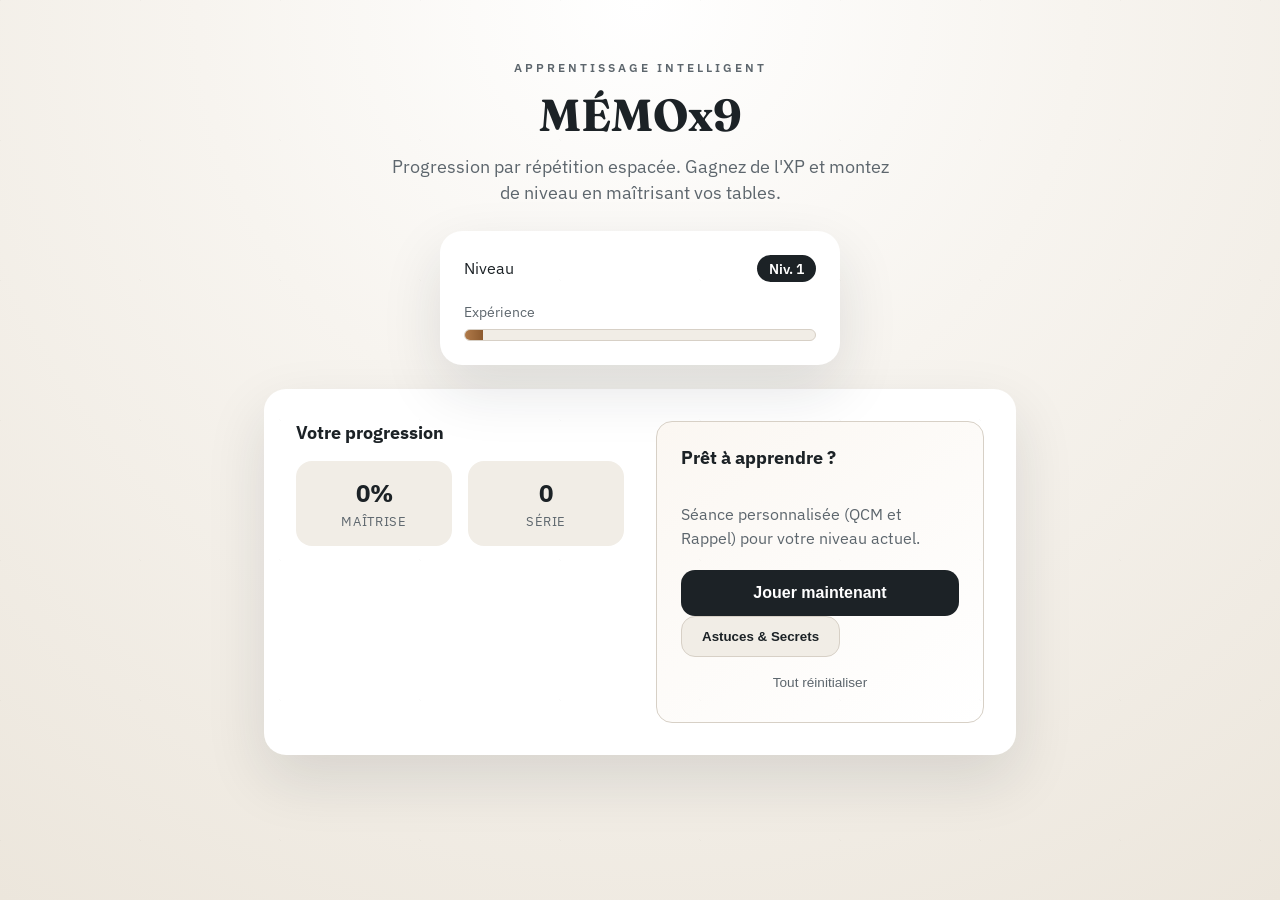
==== index.html @ 257b4ec8 "feat: implement adaptive mode, smart hints and tips view" ====
<!doctype html>
<html lang="fr">

<head>
  <meta charset="UTF-8" />
  <meta name="viewport" content="width=device-width, initial-scale=1.0" />
  <title>MÉMOx9 — Tables de multiplication</title>
  <link rel="stylesheet" href="styles.css" />
</head>

<body data-view="config">
  <div class="bg-lines" aria-hidden="true"></div>
  <main class="page">
    <div id="config-view">
      <header class="hero">
        <div>
          <p class="eyebrow">Apprentissage intelligent</p>
          <h1>MÉMOx9</h1>
          <p class="subtitle">
            Progression par répétition espacée. Gagnez de l'XP et montez de niveau en maîtrisant vos tables.
          </p>
        </div>
        <div class="hero-card">
          <div class="metric">
            <span class="metric-label">Niveau</span>
            <span class="metric-value badge" id="level-label">Niv. 1</span>
          </div>
          <div class="xp-container">
            <div class="metric-header">
              <span class="metric-label">Expérience</span>
            </div>
            <div class="xp-bar">
              <div class="xp-fill" id="xp-bar-fill" style="width: 0%"></div>
            </div>
          </div>
        </div>
      </header>

      <section class="panel">
        <div class="panel-grid">
          <div class="block">
            <h3>Votre progression</h3>
            <div class="metric-row">
              <div class="metric-item">
                <span class="metric-val" id="mastery-global">0%</span>
                <span class="metric-lab">Maîtrise</span>
              </div>
              <div class="metric-item">
                <span class="metric-val" id="streak">0</span>
                <span class="metric-lab">Série</span>
              </div>
            </div>
          </div>
          <div class="block focus-block">
            <h3>Prêt à apprendre ?</h3>
            <p class="focus-text">
              Séance personnalisée (QCM et Rappel) pour votre niveau actuel.
            </p>
            <div class="button-stack">
              <button class="primary" id="start-btn">Jouer maintenant</button>
              <button class="secondary" id="tips-btn">Astuces & Secrets</button>
            </div>
            <button class="ghost small" id="reset-btn" style="margin-top:10px">Tout réinitialiser</button>
          </div>
        </div>
      </section>
    </div>

    <div class="view-hidden" id="tips-view" hidden>
      <header class="section-header">
        <h2>Astuces de Calcul</h2>
        <button class="ghost" id="tips-back-btn">Retour</button>
      </header>
      <div class="tips-grid">
        <article class="tip-card">
          <h3>La règle du 9</h3>
          <p>Pour la table de 9, multipliez par 10 et retirez le nombre.</p>
          <code>9 × 8 → 80 - 8 = 72</code>
        </article>
        <article class="tip-card">
          <h3>Pair × Impair</h3>
          <p>Le résultat est toujours <strong>Pair</strong>.</p>
          <code>2 × 3 = 6</code>
        </article>
        <article class="tip-card">
          <h3>Impair × Impair</h3>
          <p>Le résultat est toujours <strong>Impair</strong>.</p>
          <code>3 × 3 = 9</code>
        </article>
        <article class="tip-card">
          <h3>La table de 5</h3>
          <p>Ça se termine toujours par 0 ou 5.</p>
          <code>5 × 4 = 20, 5 × 5 = 25</code>
        </article>
      </div>
    </div>

    <section class="panel session-panel view-hidden" id="session-view" hidden>
      <div class="session-header">
        <div>
          <h2>Session en cours</h2>
          <p id="session-meta">À vous de jouer</p>
        </div>
        <div class="progress">
          <span id="progress-label">0 / 0</span>
          <div class="progress-track">
            <div class="progress-fill" id="progress-fill"></div>
          </div>
        </div>
        <button class="ghost" id="stop-btn">Quitter</button>
      </div>

      <div class="practice-card" id="practice-card">
        <div class="timer" id="timer">
          <div class="timer-bar" id="timer-bar"></div>
        </div>

        <div class="question-container">
          <div class="question" id="question">—</div>
        </div>

        <div class="hint" id="hint">Indice prêt.</div>

        <div class="answer-area" id="answer-area">
          <input id="answer-input" type="number" inputmode="numeric" placeholder="?" autofocus />
          <button class="primary" id="check-btn">Valider</button>
        </div>

        <div class="choices-area" id="choices-area" hidden>
          <!-- Buttons injected by JS -->
        </div>

        <p class="feedback" id="feedback"></p>
      </div>

      <div class="summary-card" id="summary-card" hidden>
        <h3>Bilan de séance</h3>
        <div class="summary-metrics">
          <div class="summary-metric">
            <span class="metric-label">Score</span>
            <strong id="summary-score">0 / 0</strong>
          </div>
          <div class="summary-metric">
            <span class="metric-label">XP Gagné</span>
            <strong id="summary-xp" style="color: var(--accent)">+0 XP</strong>
          </div>
        </div>
        <div class="summary-actions">
          <button class="primary" id="summary-retry-btn">Rejouer</button>
          <button class="ghost" id="summary-tips-btn">Voir les astuces</button>
          <button class="secondary" id="summary-close-btn">Menu</button>
        </div>
      </div>
    </section>
  </main>
  <div class="toast" id="toast" role="status" aria-live="polite"></div>

  <script src="app.js"></script>
</body>

</html>
---- styles.css ----
@import url("https://fonts.googleapis.com/css2?family=Fraunces:wght@400;600&family=IBM+Plex+Sans:wght@300;400;500;600&display=swap");

:root {
  color-scheme: light;
  --bg: #f7f4ef;
  --bg-soft: #f1ede6;
  --ink: #1c2226;
  --muted: #5d666d;
  --accent: #b07a49;
  --accent-strong: #8c5a2f;
  --good: #2e5d4a;
  --bad: #8f3f2f;
  --line: #d7d0c6;
  --card: #ffffff;
  --shadow: 0 24px 60px rgba(28, 34, 38, 0.12);
  --radius: 22px;
}

* {
  box-sizing: border-box;
}

body {
  margin: 0;
  font-family: "IBM Plex Sans", system-ui, sans-serif;
  background: radial-gradient(circle at top, #ffffff 0%, var(--bg) 40%, #ece6dc 100%);
  color: var(--ink);
  min-height: 100vh;
  position: relative;
  overflow-x: hidden;
}

.bg-lines {
  position: fixed;
  inset: 0;
  background-image: linear-gradient(120deg, rgba(0, 0, 0, 0.05) 1px, transparent 1px),
    linear-gradient(300deg, rgba(0, 0, 0, 0.04) 1px, transparent 1px);
  background-size: 140px 140px;
  mix-blend-mode: multiply;
  opacity: 0.4;
  pointer-events: none;
}

.page {
  max-width: 800px;
  margin: 0 auto;
  padding: 48px 24px 80px;
  display: flex;
  flex-direction: column;
  gap: 32px;
}

[hidden] {
  display: none !important;
}

/* Hero & Dashboard */
.hero {
  display: flex;
  flex-direction: column;
  gap: 24px;
  text-align: center;
  margin-bottom: 24px;
}

.eyebrow {
  text-transform: uppercase;
  letter-spacing: 0.25em;
  font-size: 0.75rem;
  color: var(--muted);
  font-weight: 600;
}

h1 {
  font-family: "Fraunces", serif;
  font-size: clamp(2.4rem, 3.5vw, 3.6rem);
  margin: 12px 0;
  color: var(--ink);
}

.subtitle {
  color: var(--muted);
  font-size: 1.1rem;
  max-width: 500px;
  margin: 0 auto;
  line-height: 1.5;
}

.hero-card {
  background: var(--card);
  border-radius: var(--radius);
  box-shadow: var(--shadow);
  padding: 24px;
  display: grid;
  gap: 20px;
  text-align: left;
  max-width: 400px;
  margin: 0 auto;
  width: 100%;
}

.metric {
  display: flex;
  justify-content: space-between;
  align-items: center;
}

.badge {
  background: var(--ink);
  color: #fff;
  padding: 4px 12px;
  border-radius: 99px;
  font-weight: 600;
  font-size: 0.9rem;
}

.xp-container {
  display: flex;
  flex-direction: column;
  gap: 8px;
}

.metric-header {
  display: flex;
  justify-content: space-between;
  font-size: 0.9rem;
  color: var(--muted);
}

.xp-bar {
  height: 12px;
  background: var(--bg-soft);
  border-radius: 99px;
  overflow: hidden;
  border: 1px solid var(--line);
}

.xp-fill {
  height: 100%;
  background: linear-gradient(90deg, var(--accent), var(--accent-strong));
  width: 50%;
  transition: width 0.5s cubic-bezier(0.22, 1, 0.36, 1);
}

/* Config Grid */
.panel {
  background: var(--card);
  border-radius: var(--radius);
  padding: 32px;
  box-shadow: var(--shadow);
}

.panel-grid {
  display: grid;
  grid-template-columns: 1fr 1fr;
  gap: 32px;
}

@media (max-width: 650px) {
  .panel-grid {
    grid-template-columns: 1fr;
  }
}

.block h3 {
  margin-top: 0;
  font-size: 1.1rem;
}

.metric-row {
  display: grid;
  grid-template-columns: 1fr 1fr;
  gap: 16px;
}

.metric-item {
  background: var(--bg-soft);
  border-radius: 16px;
  padding: 16px;
  text-align: center;
  display: flex;
  flex-direction: column;
  gap: 4px;
}

.metric-val {
  font-size: 1.5rem;
  font-weight: 700;
  color: var(--ink);
}

.metric-lab {
  font-size: 0.8rem;
  color: var(--muted);
  text-transform: uppercase;
  letter-spacing: 0.05em;
}

.focus-block {
  background: linear-gradient(145deg, #fbf7f2, #fff);
  border: 1px solid var(--line);
  border-radius: 16px;
  padding: 24px;
  display: flex;
  flex-direction: column;
  justify-content: center;
}

.focus-text {
  color: var(--muted);
  line-height: 1.5;
  margin-bottom: 20px;
}

/* Buttons */
.primary {
  background: var(--ink);
  color: #fff;
  border: none;
  padding: 14px 24px;
  border-radius: 14px;
  font-weight: 600;
  font-size: 1rem;
  cursor: pointer;
  width: 100%;
  transition: transform 0.2s;
}

.primary:hover {
  transform: translateY(-2px);
  box-shadow: 0 10px 20px rgba(0,0,0,0.1);
}

.ghost {
  background: transparent;
  border: none;
  color: var(--muted);
  font-weight: 500;
  cursor: pointer;
  padding: 8px 16px;
}

.ghost:hover {
  color: var(--ink);
  text-decoration: underline;
}

.ghost.small {
  font-size: 0.85rem;
}

.secondary {
  background: var(--bg-soft);
  border: 1px solid var(--line);
  color: var(--ink);
  padding: 12px 20px;
  border-radius: 14px;
  font-weight: 600;
  cursor: pointer;
}

/* Session View */
.session-panel {
  display: flex;
  flex-direction: column;
  gap: 24px;
  max-width: 600px;
  margin: 0 auto;
}

.session-header {
  display: flex;
  justify-content: space-between;
  align-items: center;
}

.session-header h2 {
  font-size: 1.2rem;
  margin: 0;
}

#session-meta {
  margin: 4px 0 0;
  color: var(--muted);
  font-size: 0.9rem;
}

.progress {
  text-align: right;
  min-width: 140px;
}

.progress-track {
  height: 6px;
  background: var(--bg-soft);
  border-radius: 99px;
  overflow: hidden;
  margin-top: 6px;
}

.progress-fill {
  height: 100%;
  background: var(--accent);
  width: 0%;
  transition: width 0.3s;
}

/* Question Card */
.practice-card {
  background: var(--bg-soft);
  border-radius: var(--radius);
  padding: 40px;
  text-align: center;
  position: relative;
  overflow: hidden;
}

.timer {
  position: absolute;
  top: 0;
  left: 0;
  right: 0;
  height: 4px;
}

.timer-bar {
  height: 100%;
  background: var(--accent-strong);
  width: 0%;
}

.question {
  font-family: "Fraunces", serif;
  font-size: 4rem;
  color: var(--ink);
  margin-bottom: 8px;
}

.hint {
  color: var(--muted);
  height: 24px;
  margin-bottom: 24px;
  font-size: 0.95rem;
}

.answer-area {
  display: flex;
  gap: 12px;
  justify-content: center;
  max-width: 300px;
  margin: 0 auto;
}

#answer-input {
  font-size: 1.8rem;
  width: 100px;
  text-align: center;
  border: 2px solid var(--line);
  border-radius: 16px;
  padding: 12px;
  font-family: inherit;
  font-weight: 600;
}

#answer-input:focus {
  border-color: var(--accent);
  outline: none;
}

.feedback {
  font-size: 1.2rem;
  font-weight: 600;
  min-height: 2rem;
  margin-top: 16px;
}

/* Toast */
.toast {
  position: fixed;
  bottom: 30px;
  left: 50%;
  transform: translateX(-50%) translateY(20px);
  background: var(--ink);
  color: #fff;
  padding: 12px 24px;
  border-radius: 99px;
  font-weight: 600;
  opacity: 0;
  pointer-events: none;
  transition: all 0.3s cubic-bezier(0.175, 0.885, 0.32, 1.275);
}

.toast.show {
  opacity: 1;
  transform: translateX(-50%) translateY(0);
}

.toast.good { background-color: var(--good); }
.toast.bad { background-color: var(--bad); }

/* Summary */
.summary-card {
  text-align: center;
  display: flex;
  flex-direction: column;
  gap: 24px;
}

.summary-metrics {
  display: flex;
  gap: 16px;
  justify-content: center;
}

.summary-metric {
  background: var(--bg-soft);
  padding: 16px;
  border-radius: 16px;
  display: flex;
  flex-direction: column;
  gap: 8px;
  min-width: 120px;
}
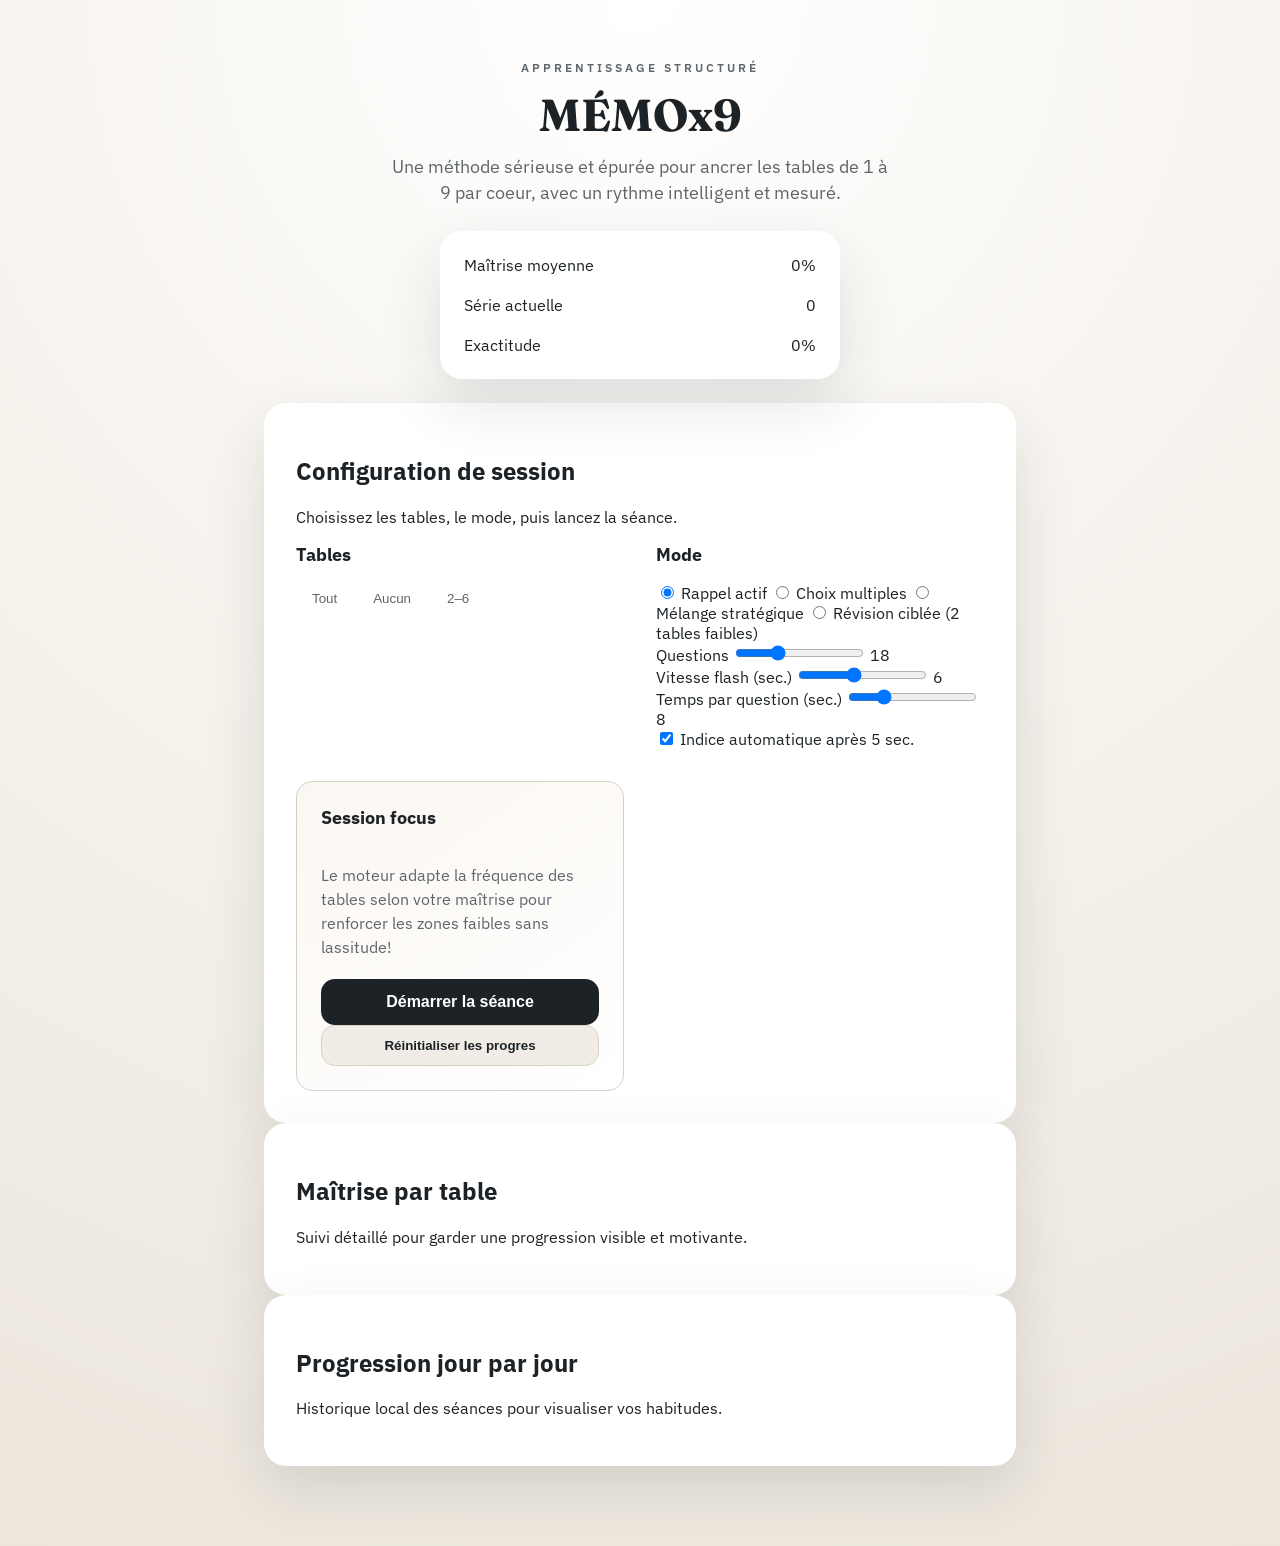
==== commit 0a213b94: "test branche" ====
--- a/index.html
+++ b/index.html
@@ -1,161 +1,183 @@
 <!doctype html>
 <html lang="fr">
-
-<head>
-  <meta charset="UTF-8" />
-  <meta name="viewport" content="width=device-width, initial-scale=1.0" />
-  <title>MÉMOx9 — Tables de multiplication</title>
-  <link rel="stylesheet" href="styles.css" />
-</head>
-
-<body data-view="config">
-  <div class="bg-lines" aria-hidden="true"></div>
-  <main class="page">
-    <div id="config-view">
-      <header class="hero">
-        <div>
-          <p class="eyebrow">Apprentissage intelligent</p>
-          <h1>MÉMOx9</h1>
-          <p class="subtitle">
-            Progression par répétition espacée. Gagnez de l'XP et montez de niveau en maîtrisant vos tables.
-          </p>
-        </div>
-        <div class="hero-card">
-          <div class="metric">
-            <span class="metric-label">Niveau</span>
-            <span class="metric-value badge" id="level-label">Niv. 1</span>
+  <head>
+    <meta charset="UTF-8" />
+    <meta name="viewport" content="width=device-width, initial-scale=1.0" />
+    <title>MÉMOx9 — Tables de multiplication</title>
+    <link rel="stylesheet" href="styles.css" />
+  </head>
+  <body data-view="config">
+    <div class="bg-lines" aria-hidden="true"></div>
+    <main class="page">
+      <div id="config-view">
+        <header class="hero">
+          <div>
+            <p class="eyebrow">Apprentissage structuré</p>
+            <h1>MÉMOx9</h1>
+            <p class="subtitle">
+              Une méthode sérieuse et épurée pour ancrer les tables de 1 à 9 par
+              coeur, avec un rythme intelligent et mesuré.
+            </p>
           </div>
-          <div class="xp-container">
-            <div class="metric-header">
-              <span class="metric-label">Expérience</span>
+          <div class="hero-card">
+            <div class="metric">
+              <span class="metric-label">Maîtrise moyenne</span>
+              <span class="metric-value" id="mastery-global">0%</span>
             </div>
-            <div class="xp-bar">
-              <div class="xp-fill" id="xp-bar-fill" style="width: 0%"></div>
+            <div class="metric">
+              <span class="metric-label">Série actuelle</span>
+              <span class="metric-value" id="streak">0</span>
+            </div>
+            <div class="metric">
+              <span class="metric-label">Exactitude</span>
+              <span class="metric-value" id="accuracy">0%</span>
             </div>
           </div>
-        </div>
-      </header>
+        </header>
 
-      <section class="panel">
-        <div class="panel-grid">
-          <div class="block">
-            <h3>Votre progression</h3>
-            <div class="metric-row">
-              <div class="metric-item">
-                <span class="metric-val" id="mastery-global">0%</span>
-                <span class="metric-lab">Maîtrise</span>
-              </div>
-              <div class="metric-item">
-                <span class="metric-val" id="streak">0</span>
-                <span class="metric-lab">Série</span>
+        <section class="panel">
+          <div class="panel-title">
+            <h2>Configuration de session</h2>
+            <p>Choisissez les tables, le mode, puis lancez la séance.</p>
+          </div>
+          <div class="panel-grid">
+            <div class="block">
+              <h3>Tables</h3>
+              <div class="table-grid" id="table-grid" role="group" aria-label="Tables"></div>
+              <div class="quick-actions">
+                <button class="ghost" id="select-all">Tout</button>
+                <button class="ghost" id="select-none">Aucun</button>
+                <button class="ghost" id="select-core">2–6</button>
               </div>
             </div>
+            <div class="block">
+              <h3>Mode</h3>
+              <div class="modes">
+                <label class="mode-option">
+                  <input type="radio" name="mode" value="recall" checked />
+                  <span>Rappel actif</span>
+                </label>
+                <label class="mode-option">
+                  <input type="radio" name="mode" value="flash" />
+                  <span>Choix multiples</span>
+                </label>
+                <label class="mode-option">
+                  <input type="radio" name="mode" value="mix" />
+                  <span>Mélange stratégique</span>
+                </label>
+                <label class="mode-option">
+                  <input type="radio" name="mode" value="targeted" />
+                  <span>Révision ciblée (2 tables faibles)</span>
+                </label>
+              </div>
+              <div class="field">
+                <label for="question-count">Questions</label>
+                <input id="question-count" type="range" min="10" max="36" value="18" />
+                <span id="question-count-value">18</span>
+              </div>
+              <div class="field">
+                <label for="flash-delay">Vitesse flash (sec.)</label>
+                <input id="flash-delay" type="range" min="3" max="10" value="6" />
+                <span id="flash-delay-value">6</span>
+              </div>
+              <div class="field">
+                <label for="time-limit">Temps par question (sec.)</label>
+                <input id="time-limit" type="range" min="4" max="20" value="8" />
+                <span id="time-limit-value">8</span>
+              </div>
+              <label class="toggle">
+                <input id="auto-hint" type="checkbox" checked />
+                <span>Indice automatique après 5 sec.</span>
+              </label>
+            </div>
+            <div class="block focus-block">
+              <h3>Session focus</h3>
+              <p class="focus-text">
+                Le moteur adapte la fréquence des tables selon votre maîtrise pour
+                renforcer les zones faibles sans lassitude!
+              </p>
+              <button class="primary" id="start-btn">Démarrer la séance</button>
+              <button class="secondary" id="reset-btn">Réinitialiser les progres</button>
+            </div>
           </div>
-          <div class="block focus-block">
-            <h3>Prêt à apprendre ?</h3>
-            <p class="focus-text">
-              Séance personnalisée (QCM et Rappel) pour votre niveau actuel.
-            </p>
-            <div class="button-stack">
-              <button class="primary" id="start-btn">Jouer maintenant</button>
-              <button class="secondary" id="tips-btn">Astuces & Secrets</button>
+        </section>
+
+        <section class="panel">
+          <div class="panel-title">
+            <h2>Maîtrise par table</h2>
+            <p>Suivi détaillé pour garder une progression visible et motivante.</p>
+          </div>
+          <div class="mastery-grid" id="mastery-grid"></div>
+        </section>
+
+        <section class="panel">
+          <div class="panel-title">
+            <h2>Progression jour par jour</h2>
+            <p>Historique local des séances pour visualiser vos habitudes.</p>
+          </div>
+          <div class="history-list" id="history-list"></div>
+        </section>
+      </div>
+
+      <section class="panel session-panel view-hidden" id="session-view" hidden>
+        <div class="session-header">
+          <div>
+            <h2>Exercice en cours</h2>
+            <p id="session-meta">Prêt à commencer.</p>
+          </div>
+          <div class="progress">
+            <span id="progress-label">0 / 0</span>
+            <div class="progress-track">
+              <div class="progress-fill" id="progress-fill"></div>
             </div>
-            <button class="ghost small" id="reset-btn" style="margin-top:10px">Tout réinitialiser</button>
+          </div>
+          <button class="ghost" id="stop-btn">Arrêter la session</button>
+        </div>
+
+        <div class="practice-card" id="practice-card">
+          <div class="timer" id="timer">
+            <div class="timer-bar" id="timer-bar"></div>
+          </div>
+          <div class="question" id="question">—</div>
+          <div class="hint" id="hint">Indice prêt.</div>
+          <div class="answer-area" id="answer-area">
+            <input id="answer-input" type="number" inputmode="numeric" placeholder="Votre réponse" />
+            <button class="primary" id="check-btn">Valider</button>
+            <button class="ghost" id="reveal-btn">Révéler</button>
+          </div>
+          <div class="choices" id="choices" aria-label="Choix multiples"></div>
+          <p class="feedback" id="feedback"></p>
+          <button class="ghost" id="next-btn">Question suivante</button>
+        </div>
+
+        <div class="summary-card" id="summary-card" hidden>
+          <h3>Bilan de séance</h3>
+          <div class="summary-metrics">
+            <div class="summary-metric">
+              <span class="metric-label">Score</span>
+              <strong id="summary-score">0 / 0</strong>
+            </div>
+            <div class="summary-metric">
+              <span class="metric-label">Exactitude</span>
+              <strong id="summary-accuracy">0%</strong>
+            </div>
+            <div class="summary-metric">
+              <span class="metric-label">Meilleure série</span>
+              <strong id="summary-best-streak">0</strong>
+            </div>
+          </div>
+          <p class="summary-weak" id="summary-weak">Tables à renforcer: —</p>
+          <p class="summary-reco" id="summary-reco">Conseil: —</p>
+          <div class="summary-actions">
+            <button class="primary" id="summary-retry-btn">Refaire la séance</button>
+            <button class="ghost" id="summary-target-btn">Révision ciblée auto</button>
+            <button class="secondary" id="summary-close-btn">Retour à l'accueil</button>
           </div>
         </div>
       </section>
-    </div>
+    </main>
+    <div class="toast" id="toast" role="status" aria-live="polite"></div>
 
-    <div class="view-hidden" id="tips-view" hidden>
-      <header class="section-header">
-        <h2>Astuces de Calcul</h2>
-        <button class="ghost" id="tips-back-btn">Retour</button>
-      </header>
-      <div class="tips-grid">
-        <article class="tip-card">
-          <h3>La règle du 9</h3>
-          <p>Pour la table de 9, multipliez par 10 et retirez le nombre.</p>
-          <code>9 × 8 → 80 - 8 = 72</code>
-        </article>
-        <article class="tip-card">
-          <h3>Pair × Impair</h3>
-          <p>Le résultat est toujours <strong>Pair</strong>.</p>
-          <code>2 × 3 = 6</code>
-        </article>
-        <article class="tip-card">
-          <h3>Impair × Impair</h3>
-          <p>Le résultat est toujours <strong>Impair</strong>.</p>
-          <code>3 × 3 = 9</code>
-        </article>
-        <article class="tip-card">
-          <h3>La table de 5</h3>
-          <p>Ça se termine toujours par 0 ou 5.</p>
-          <code>5 × 4 = 20, 5 × 5 = 25</code>
-        </article>
-      </div>
-    </div>
-
-    <section class="panel session-panel view-hidden" id="session-view" hidden>
-      <div class="session-header">
-        <div>
-          <h2>Session en cours</h2>
-          <p id="session-meta">À vous de jouer</p>
-        </div>
-        <div class="progress">
-          <span id="progress-label">0 / 0</span>
-          <div class="progress-track">
-            <div class="progress-fill" id="progress-fill"></div>
-          </div>
-        </div>
-        <button class="ghost" id="stop-btn">Quitter</button>
-      </div>
-
-      <div class="practice-card" id="practice-card">
-        <div class="timer" id="timer">
-          <div class="timer-bar" id="timer-bar"></div>
-        </div>
-
-        <div class="question-container">
-          <div class="question" id="question">—</div>
-        </div>
-
-        <div class="hint" id="hint">Indice prêt.</div>
-
-        <div class="answer-area" id="answer-area">
-          <input id="answer-input" type="number" inputmode="numeric" placeholder="?" autofocus />
-          <button class="primary" id="check-btn">Valider</button>
-        </div>
-
-        <div class="choices-area" id="choices-area" hidden>
-          <!-- Buttons injected by JS -->
-        </div>
-
-        <p class="feedback" id="feedback"></p>
-      </div>
-
-      <div class="summary-card" id="summary-card" hidden>
-        <h3>Bilan de séance</h3>
-        <div class="summary-metrics">
-          <div class="summary-metric">
-            <span class="metric-label">Score</span>
-            <strong id="summary-score">0 / 0</strong>
-          </div>
-          <div class="summary-metric">
-            <span class="metric-label">XP Gagné</span>
-            <strong id="summary-xp" style="color: var(--accent)">+0 XP</strong>
-          </div>
-        </div>
-        <div class="summary-actions">
-          <button class="primary" id="summary-retry-btn">Rejouer</button>
-          <button class="ghost" id="summary-tips-btn">Voir les astuces</button>
-          <button class="secondary" id="summary-close-btn">Menu</button>
-        </div>
-      </div>
-    </section>
-  </main>
-  <div class="toast" id="toast" role="status" aria-live="polite"></div>
-
-  <script src="app.js"></script>
-</body>
-
-</html>+    <script src="app.js"></script>
+  </body>
+</html>
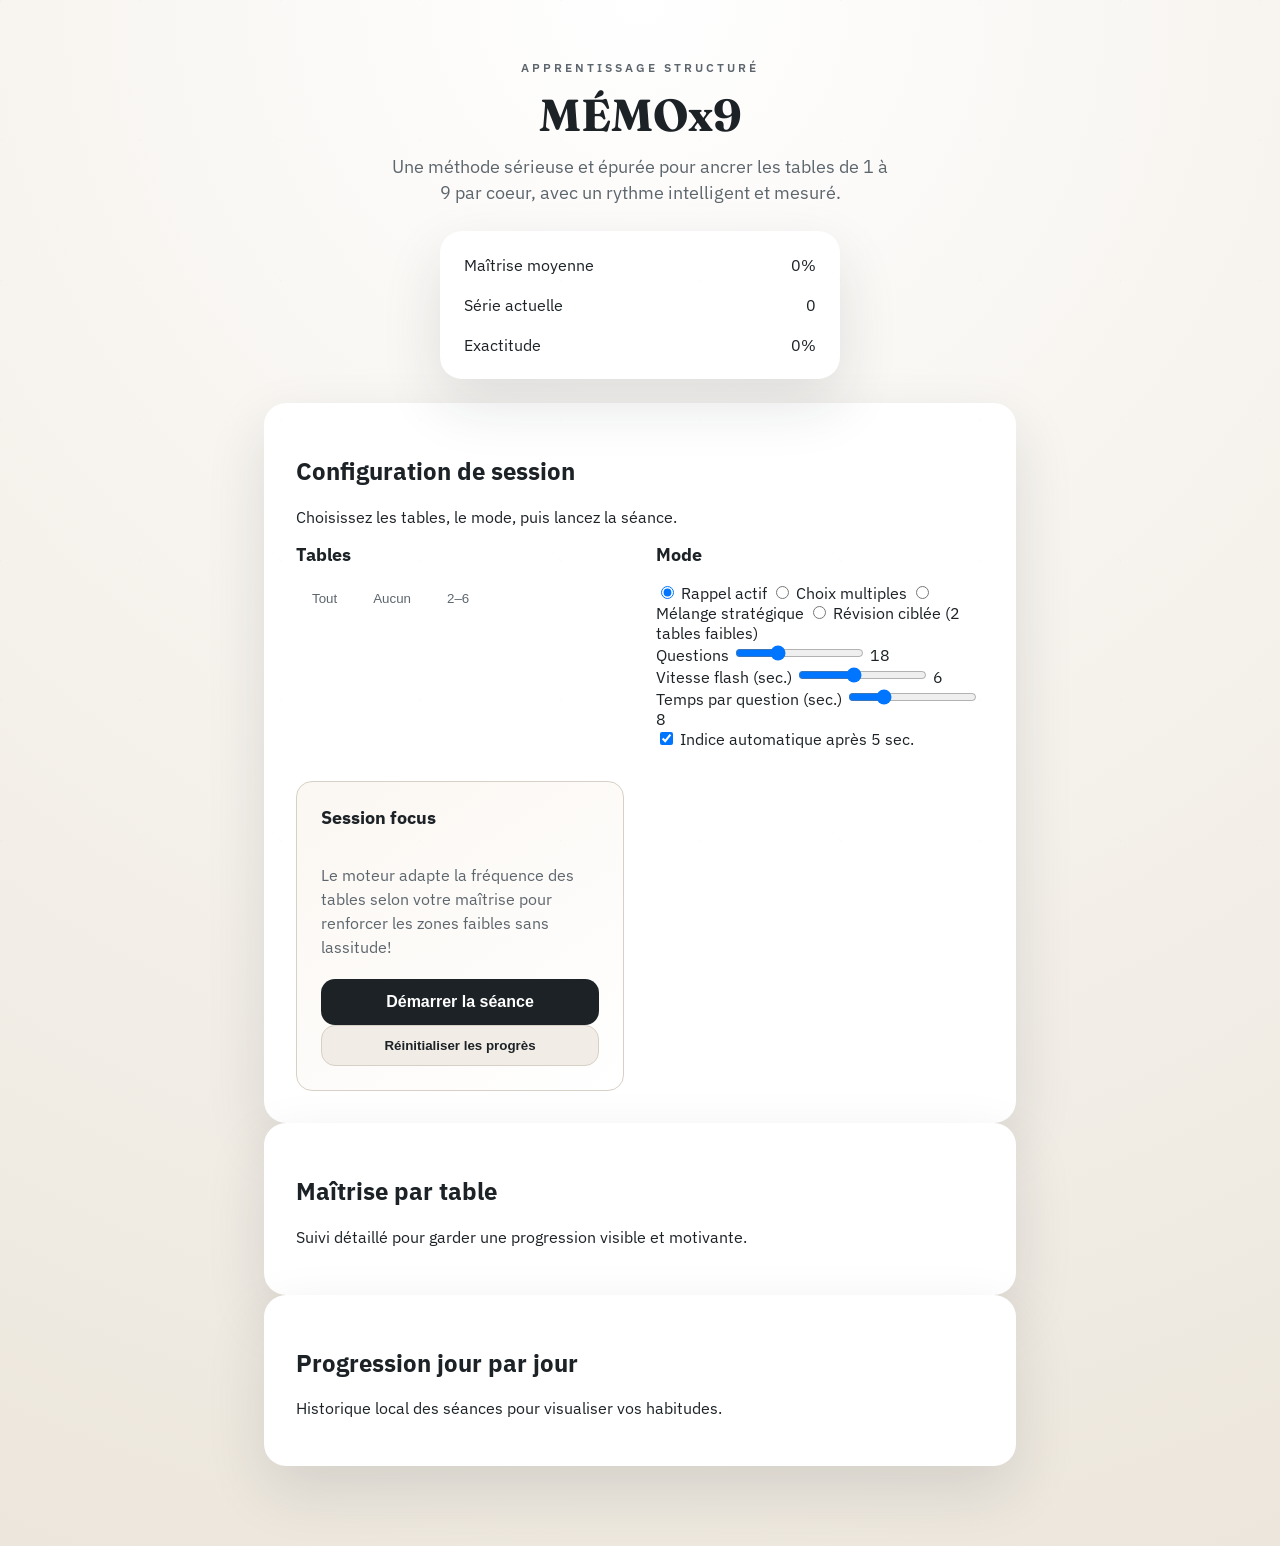
==== commit 8450fff8: "test branche ok" ====
--- a/index.html
+++ b/index.html
@@ -97,7 +97,7 @@
                 renforcer les zones faibles sans lassitude!
               </p>
               <button class="primary" id="start-btn">Démarrer la séance</button>
-              <button class="secondary" id="reset-btn">Réinitialiser les progres</button>
+              <button class="secondary" id="reset-btn">Réinitialiser les progrès</button>
             </div>
           </div>
         </section>
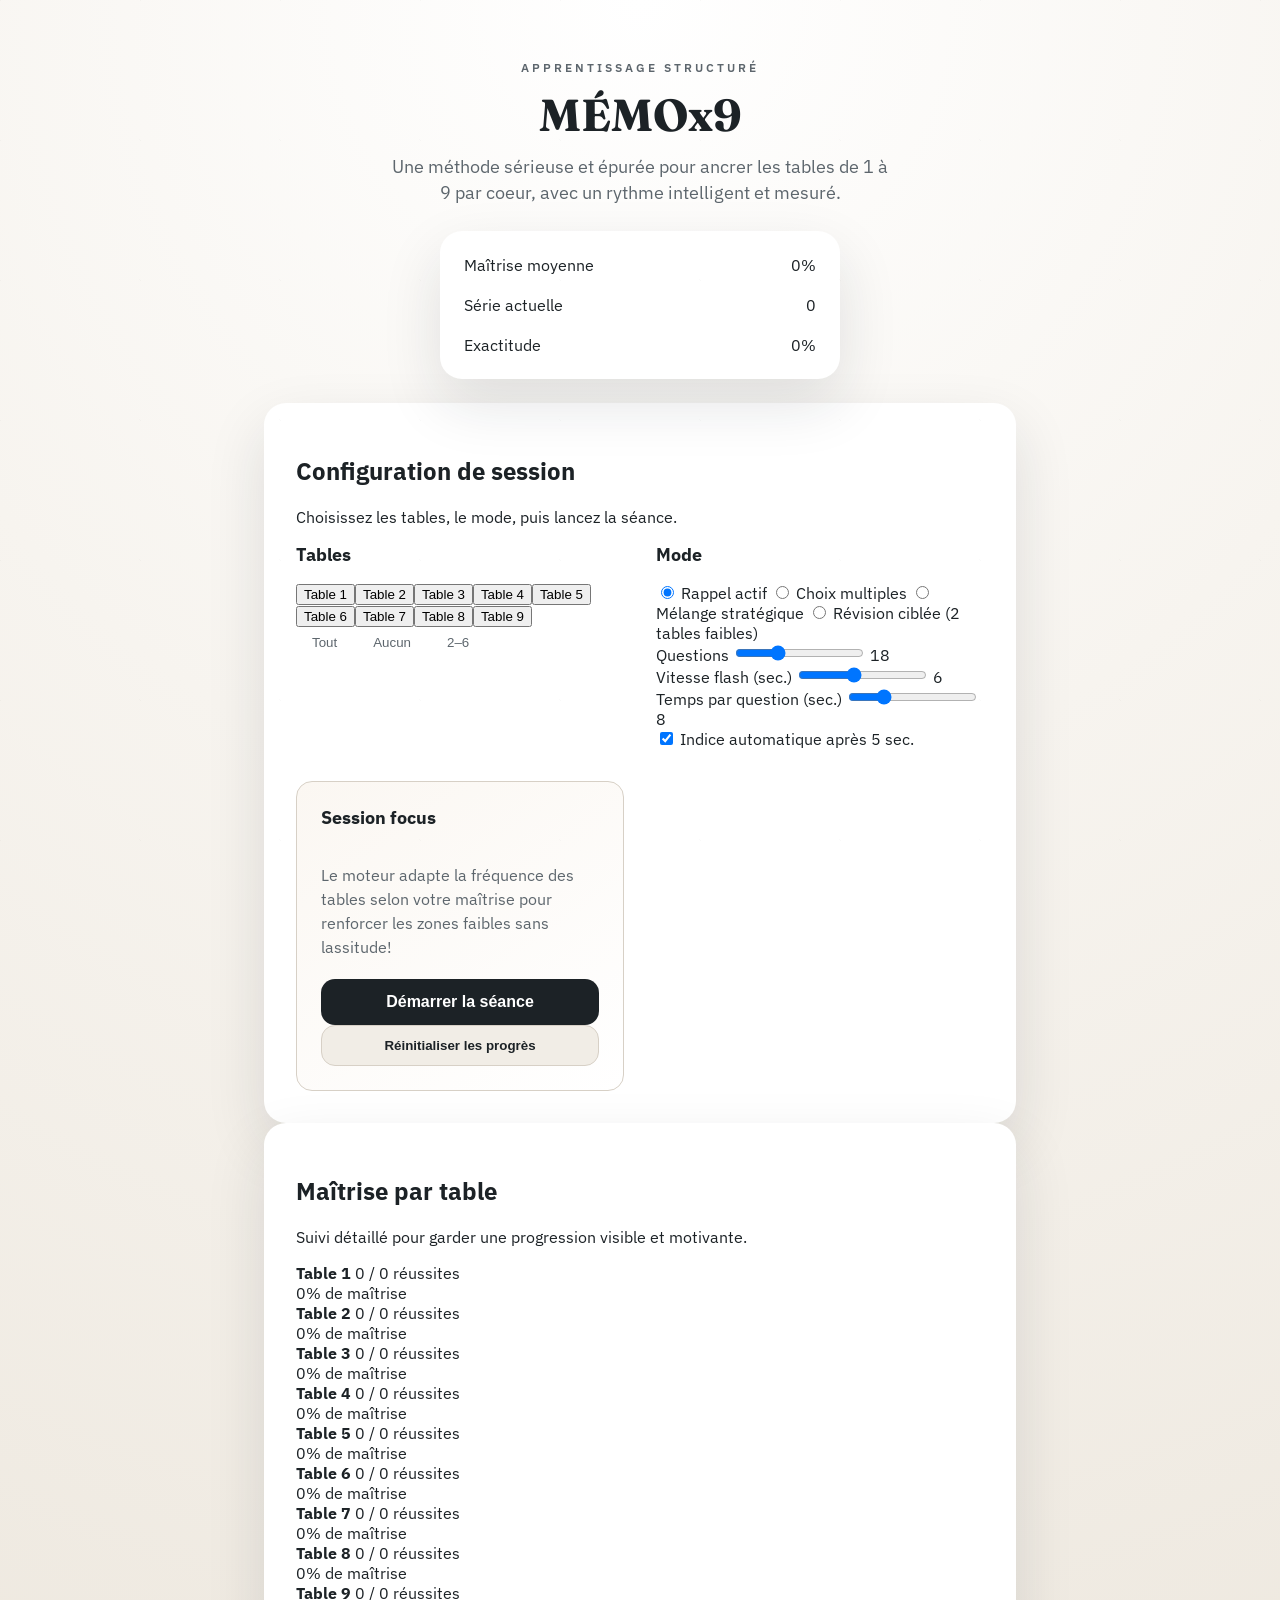
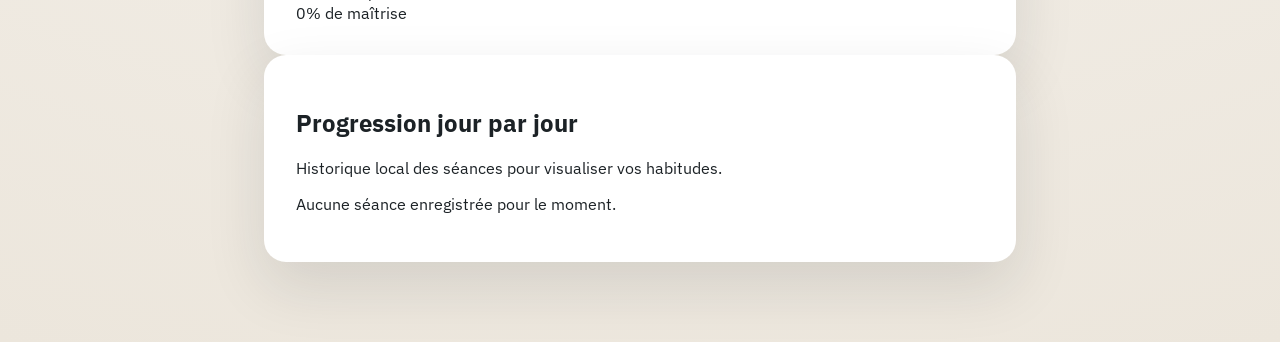
==== commit 1a4efd56: "Ajouter validation mobile tactile" ====
--- a/index.html
+++ b/index.html
@@ -140,11 +140,17 @@
           </div>
           <div class="question" id="question">—</div>
           <div class="hint" id="hint">Indice prêt.</div>
-          <div class="answer-area" id="answer-area">
-            <input id="answer-input" type="number" inputmode="numeric" placeholder="Votre réponse" />
-            <button class="primary" id="check-btn">Valider</button>
-            <button class="ghost" id="reveal-btn">Révéler</button>
-          </div>
+          <form class="answer-area" id="answer-form">
+            <input
+              id="answer-input"
+              type="number"
+              inputmode="numeric"
+              enterkeyhint="done"
+              placeholder="Votre réponse"
+            />
+            <button class="primary" id="check-btn" type="submit">Valider</button>
+            <button class="ghost" id="reveal-btn" type="button">Révéler</button>
+          </form>
           <div class="choices" id="choices" aria-label="Choix multiples"></div>
           <p class="feedback" id="feedback"></p>
           <button class="ghost" id="next-btn">Question suivante</button>
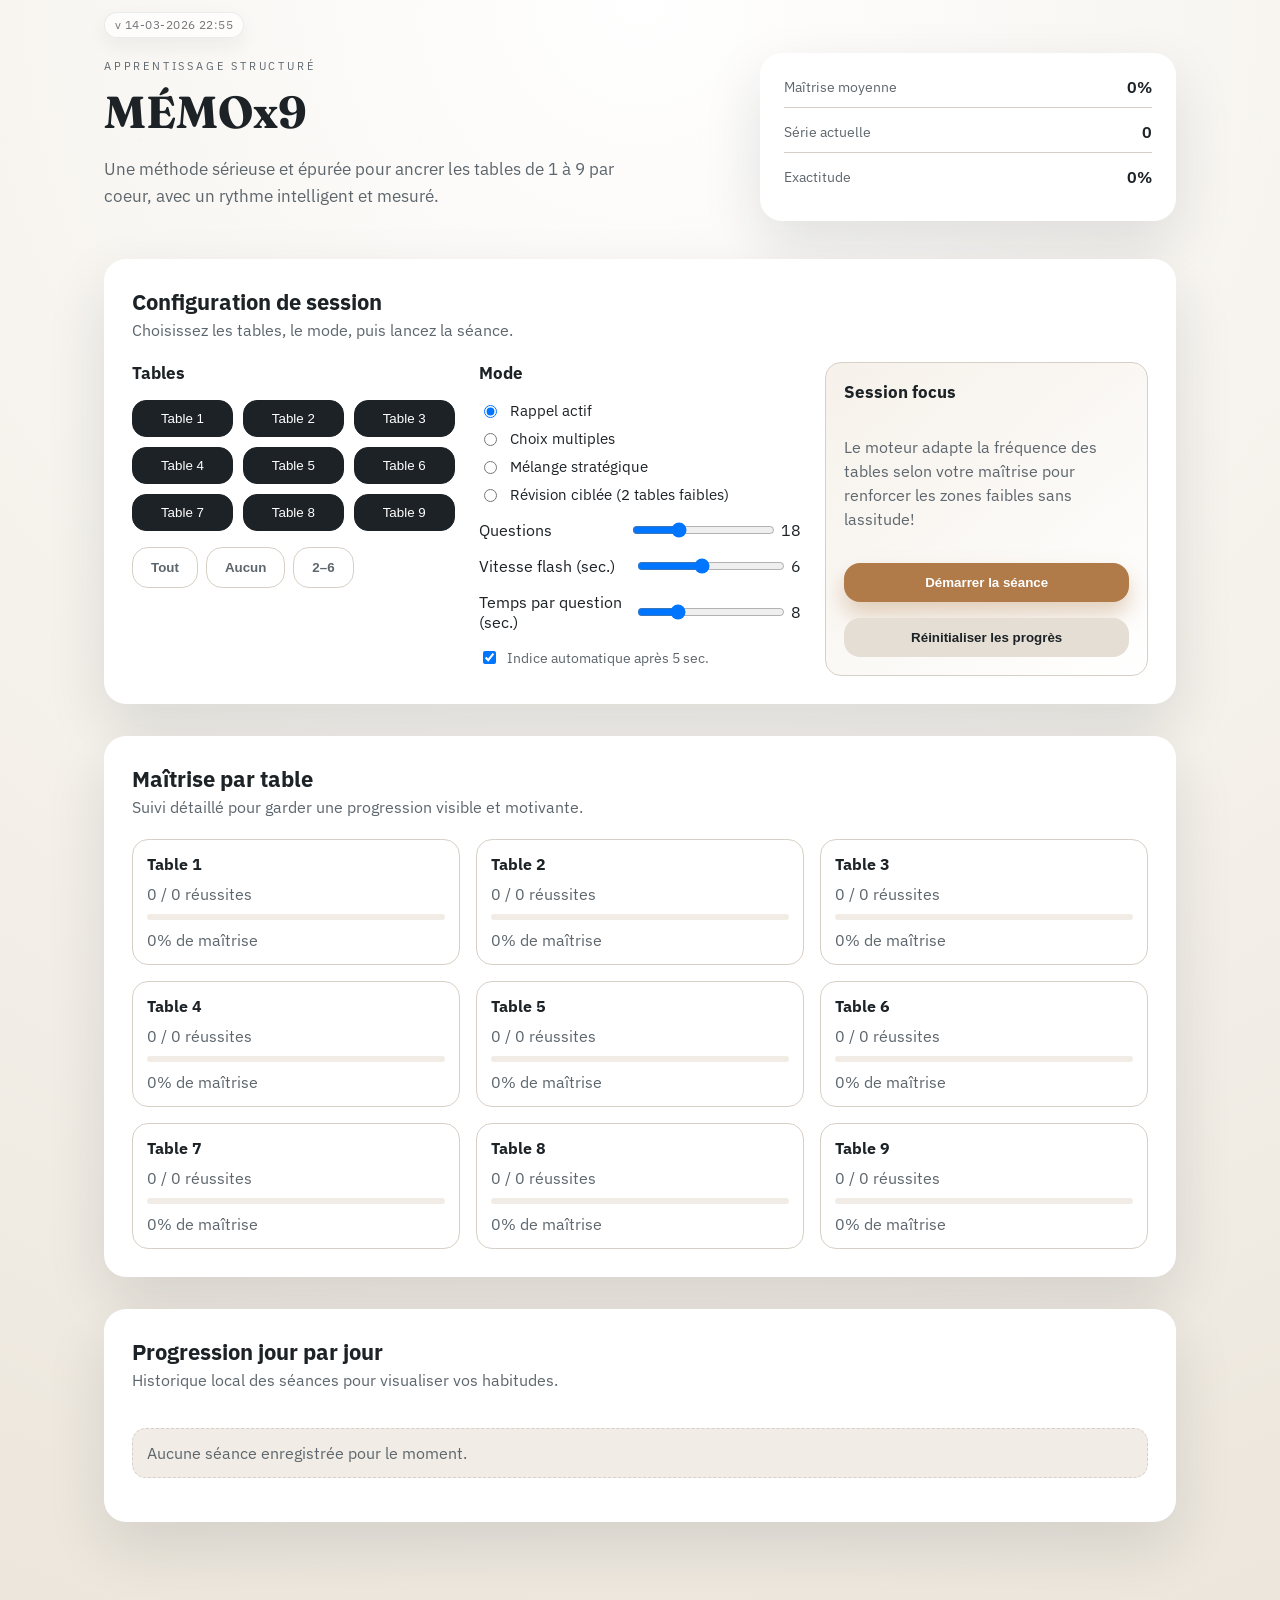
==== commit 986fe5a2: "Afficher version fixe en haut" ====
--- a/index.html
+++ b/index.html
@@ -4,11 +4,22 @@
     <meta charset="UTF-8" />
     <meta name="viewport" content="width=device-width, initial-scale=1.0" />
     <title>MÉMOx9 — Tables de multiplication</title>
-    <link rel="stylesheet" href="styles.css" />
+    <script>
+      window.MEMOX9_VERSION = {
+        label: "14-03-2026 22:55",
+        token: "20260314-2255",
+      };
+
+      const stylesheet = document.createElement("link");
+      stylesheet.rel = "stylesheet";
+      stylesheet.href = `styles.css?v=${window.MEMOX9_VERSION.token}`;
+      document.head.appendChild(stylesheet);
+    </script>
   </head>
   <body data-view="config">
     <div class="bg-lines" aria-hidden="true"></div>
     <main class="page">
+      <div class="version-badge" id="version-badge" aria-label="Version de l'application"></div>
       <div id="config-view">
         <header class="hero">
           <div>
@@ -184,6 +195,15 @@
     </main>
     <div class="toast" id="toast" role="status" aria-live="polite"></div>
 
-    <script src="app.js"></script>
+    <script>
+      const versionBadge = document.getElementById("version-badge");
+      if (versionBadge) {
+        versionBadge.textContent = `v ${window.MEMOX9_VERSION.label}`;
+      }
+
+      const appScript = document.createElement("script");
+      appScript.src = `app.js?v=${window.MEMOX9_VERSION.token}`;
+      document.body.appendChild(appScript);
+    </script>
   </body>
 </html>
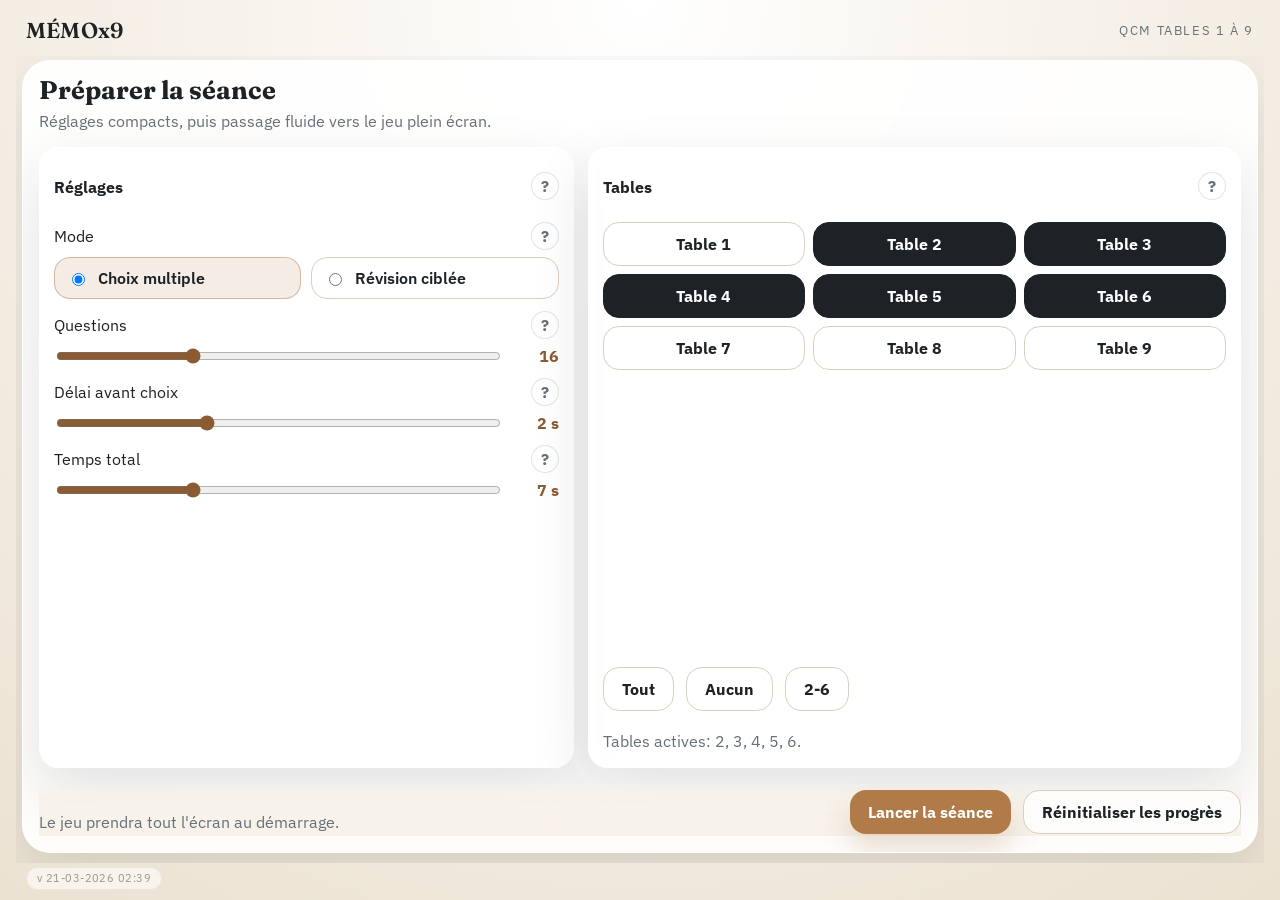
==== commit 5bc0dbf6: "Refine single-page game flow and compact the Mac layout" ====
--- a/index.html
+++ b/index.html
@@ -3,207 +3,278 @@
   <head>
     <meta charset="UTF-8" />
     <meta name="viewport" content="width=device-width, initial-scale=1.0" />
-    <title>MÉMOx9 — Tables de multiplication</title>
-    <script>
-      window.MEMOX9_VERSION = {
-        label: "14-03-2026 22:55",
-        token: "20260314-2255",
-      };
-
-      const stylesheet = document.createElement("link");
-      stylesheet.rel = "stylesheet";
-      stylesheet.href = `styles.css?v=${window.MEMOX9_VERSION.token}`;
-      document.head.appendChild(stylesheet);
-    </script>
+    <title>MÉMOx9</title>
+    <link rel="icon" href="data:," />
+    <script src="boot.js"></script>
   </head>
-  <body data-view="config">
+  <body data-screen="config">
     <div class="bg-lines" aria-hidden="true"></div>
-    <main class="page">
-      <div class="version-badge" id="version-badge" aria-label="Version de l'application"></div>
-      <div id="config-view">
-        <header class="hero">
-          <div>
-            <p class="eyebrow">Apprentissage structuré</p>
-            <h1>MÉMOx9</h1>
-            <p class="subtitle">
-              Une méthode sérieuse et épurée pour ancrer les tables de 1 à 9 par
-              coeur, avec un rythme intelligent et mesuré.
-            </p>
-          </div>
-          <div class="hero-card">
-            <div class="metric">
-              <span class="metric-label">Maîtrise moyenne</span>
-              <span class="metric-value" id="mastery-global">0%</span>
-            </div>
-            <div class="metric">
-              <span class="metric-label">Série actuelle</span>
-              <span class="metric-value" id="streak">0</span>
-            </div>
-            <div class="metric">
-              <span class="metric-label">Exactitude</span>
-              <span class="metric-value" id="accuracy">0%</span>
-            </div>
-          </div>
-        </header>
-
-        <section class="panel">
-          <div class="panel-title">
-            <h2>Configuration de session</h2>
-            <p>Choisissez les tables, le mode, puis lancez la séance.</p>
-          </div>
-          <div class="panel-grid">
-            <div class="block">
-              <h3>Tables</h3>
-              <div class="table-grid" id="table-grid" role="group" aria-label="Tables"></div>
-              <div class="quick-actions">
-                <button class="ghost" id="select-all">Tout</button>
-                <button class="ghost" id="select-none">Aucun</button>
-                <button class="ghost" id="select-core">2–6</button>
-              </div>
-            </div>
-            <div class="block">
-              <h3>Mode</h3>
-              <div class="modes">
-                <label class="mode-option">
-                  <input type="radio" name="mode" value="recall" checked />
-                  <span>Rappel actif</span>
-                </label>
-                <label class="mode-option">
-                  <input type="radio" name="mode" value="flash" />
-                  <span>Choix multiples</span>
-                </label>
-                <label class="mode-option">
-                  <input type="radio" name="mode" value="mix" />
-                  <span>Mélange stratégique</span>
-                </label>
-                <label class="mode-option">
-                  <input type="radio" name="mode" value="targeted" />
-                  <span>Révision ciblée (2 tables faibles)</span>
-                </label>
-              </div>
-              <div class="field">
-                <label for="question-count">Questions</label>
-                <input id="question-count" type="range" min="10" max="36" value="18" />
-                <span id="question-count-value">18</span>
-              </div>
-              <div class="field">
-                <label for="flash-delay">Vitesse flash (sec.)</label>
-                <input id="flash-delay" type="range" min="3" max="10" value="6" />
-                <span id="flash-delay-value">6</span>
-              </div>
-              <div class="field">
-                <label for="time-limit">Temps par question (sec.)</label>
-                <input id="time-limit" type="range" min="4" max="20" value="8" />
-                <span id="time-limit-value">8</span>
-              </div>
-              <label class="toggle">
-                <input id="auto-hint" type="checkbox" checked />
-                <span>Indice automatique après 5 sec.</span>
-              </label>
-            </div>
-            <div class="block focus-block">
-              <h3>Session focus</h3>
-              <p class="focus-text">
-                Le moteur adapte la fréquence des tables selon votre maîtrise pour
-                renforcer les zones faibles sans lassitude!
-              </p>
-              <button class="primary" id="start-btn">Démarrer la séance</button>
-              <button class="secondary" id="reset-btn">Réinitialiser les progrès</button>
-            </div>
+
+    <div class="app-frame">
+      <header class="topbar">
+        <strong class="brand-mark">MÉMOx9</strong>
+        <span class="brand-note">QCM tables 1 à 9</span>
+      </header>
+
+      <main class="app-shell">
+        <section class="screen screen-config is-active" id="config-screen" aria-hidden="false">
+          <section class="panel config-panel">
+            <div class="panel-head compact-head">
+              <div>
+                <h1>Préparer la séance</h1>
+                <p>Réglages compacts, puis passage fluide vers le jeu plein écran.</p>
+              </div>
+            </div>
+
+            <div class="config-grid">
+              <section class="config-card settings-card">
+                <div class="config-title-row">
+                  <h2>Réglages</h2>
+                  <span class="help-wrap">
+                    <button class="help-trigger" type="button" aria-label="Aide sur les réglages" aria-expanded="false">?</button>
+                    <span class="help-popover">
+                      Sur Mac, privilégie des séances courtes et un délai discret pour garder tout visible. Sur téléphone,
+                      baisse le nombre de questions et garde un peu plus de temps total.
+                    </span>
+                  </span>
+                </div>
+
+                <div class="control-group">
+                  <div class="label-row">
+                    <span>Mode</span>
+                    <span class="help-wrap">
+                      <button class="help-trigger" type="button" aria-label="Aide sur le mode" aria-expanded="false">?</button>
+                      <span class="help-popover">
+                        Choix multiple utilise les tables cochées. Révision ciblée sélectionne automatiquement les 2 tables les plus fragiles.
+                      </span>
+                    </span>
+                  </div>
+                  <div class="modes compact-modes">
+                    <label class="mode-option">
+                      <input id="mode-choice" type="radio" name="mode" value="choice" checked />
+                      <span>Choix multiple</span>
+                    </label>
+                    <label class="mode-option">
+                      <input id="mode-targeted" type="radio" name="mode" value="targeted" />
+                      <span>Révision ciblée</span>
+                    </label>
+                  </div>
+                </div>
+
+                <div class="control-group">
+                  <div class="label-row">
+                    <label for="question-count">Questions</label>
+                    <span class="help-wrap">
+                      <button class="help-trigger" type="button" aria-label="Aide sur le nombre de questions" aria-expanded="false">?</button>
+                      <span class="help-popover">
+                        10 à 14 pour une série rapide. 15 à 20 pour une séance solide. Au-delà, la partie devient plus longue et plus dense.
+                      </span>
+                    </span>
+                  </div>
+                  <div class="field compact-field">
+                    <input id="question-count" type="range" min="10" max="30" value="16" />
+                    <span id="question-count-value">16</span>
+                  </div>
+                </div>
+
+                <div class="control-group">
+                  <div class="label-row">
+                    <label for="choice-delay">Délai avant choix</label>
+                    <span class="help-wrap">
+                      <button class="help-trigger" type="button" aria-label="Aide sur le délai avant choix" aria-expanded="false">?</button>
+                      <span class="help-popover">
+                        Le chronomètre démarre tout de suite. Ce délai laisse un temps de calcul mental avant l'apparition des réponses.
+                      </span>
+                    </span>
+                  </div>
+                  <div class="field compact-field">
+                    <input id="choice-delay" type="range" min="0" max="6" value="2" />
+                    <span id="choice-delay-value">2 s</span>
+                  </div>
+                </div>
+
+                <div class="control-group">
+                  <div class="label-row">
+                    <label for="time-limit">Temps total</label>
+                    <span class="help-wrap">
+                      <button class="help-trigger" type="button" aria-label="Aide sur le temps total" aria-expanded="false">?</button>
+                      <span class="help-popover">
+                        Ce temps inclut la réflexion puis le clic. Garde toujours au moins 2 secondes de plus que le délai avant choix.
+                      </span>
+                    </span>
+                  </div>
+                  <div class="field compact-field">
+                    <input id="time-limit" type="range" min="4" max="14" value="7" />
+                    <span id="time-limit-value">7 s</span>
+                  </div>
+                </div>
+              </section>
+
+              <section class="config-card tables-card" id="tables-card">
+                <div class="config-title-row">
+                  <h2>Tables</h2>
+                  <span class="help-wrap">
+                    <button class="help-trigger" type="button" aria-label="Aide sur les tables" aria-expanded="false">?</button>
+                    <span class="help-popover">
+                      En mode classique, coche 3 à 5 tables pour garder des séries rapides et lisibles. En mode ciblé, cette zone devient seulement informative.
+                    </span>
+                  </span>
+                </div>
+
+                <div class="table-grid" id="table-grid" role="group" aria-label="Tables"></div>
+
+                <div class="quick-actions compact-actions">
+                  <button class="ghost" id="select-all" type="button">Tout</button>
+                  <button class="ghost" id="select-none" type="button">Aucun</button>
+                  <button class="ghost" id="select-core" type="button">2-6</button>
+                </div>
+
+                <p class="selection-note" id="selection-note"></p>
+              </section>
+            </div>
+
+            <div class="launch-row">
+              <p class="launch-inline" id="launch-inline">Le jeu prendra tout l'écran au démarrage.</p>
+              <div class="primary-actions">
+                <button class="primary" id="start-btn" type="button">Lancer la séance</button>
+                <button class="ghost" id="reset-btn" type="button">Réinitialiser les progrès</button>
+              </div>
+            </div>
+          </section>
+        </section>
+
+        <section class="screen screen-play" id="play-screen" aria-hidden="true">
+          <section class="play-stage">
+            <div class="play-topbar">
+              <div>
+                <p class="play-kicker" id="play-kicker">Séance en cours</p>
+                <p class="play-meta" id="session-meta">Question 1 sur 1</p>
+              </div>
+              <button class="ghost compact" id="stop-btn" type="button">Arrêter</button>
+            </div>
+
+            <div class="play-status-row">
+              <div class="status-chip">
+                <span class="status-chip-label">Progression</span>
+                <strong id="progress-label">1 / 1</strong>
+              </div>
+              <div class="play-progress-group">
+                <span class="play-progress-caption">Avancement de la séance</span>
+                <div class="progress-track progress-track-session">
+                  <div class="progress-fill" id="progress-fill"></div>
+                </div>
+              </div>
+            </div>
+
+            <div class="play-center">
+              <div class="play-problem">
+                <div class="play-question" id="question">—</div>
+                <p class="choice-stage" id="choice-stage">Les réponses apparaîtront ici.</p>
+              </div>
+
+              <div class="play-deck">
+                <div class="timer-block" aria-hidden="true">
+                  <span class="timer-label">Temps restant pour répondre</span>
+                  <div class="timer play-timer">
+                    <div class="timer-bar" id="timer-bar"></div>
+                  </div>
+                </div>
+
+                <div class="choices play-choices" id="choices" aria-label="Choix multiples"></div>
+              </div>
+
+              <p class="feedback" id="feedback"></p>
+            </div>
+          </section>
+        </section>
+
+        <section class="screen screen-results" id="results-screen" aria-hidden="true">
+          <div class="results-scroll">
+            <section class="panel result-panel">
+              <div class="panel-head compact-head">
+                <div>
+                  <h1 id="results-title">Résultats</h1>
+                  <p id="results-subtitle">La séance vient de se terminer.</p>
+                </div>
+              </div>
+
+              <div class="summary-metrics">
+                <article class="summary-metric">
+                  <span class="metric-label">Score</span>
+                  <strong id="summary-score">0 / 0</strong>
+                </article>
+                <article class="summary-metric">
+                  <span class="metric-label">Exactitude</span>
+                  <strong id="summary-accuracy">0%</strong>
+                </article>
+                <article class="summary-metric">
+                  <span class="metric-label">Meilleure série</span>
+                  <strong id="summary-best-streak">0</strong>
+                </article>
+              </div>
+
+              <p class="summary-weak" id="summary-weak">Tables à renforcer: —</p>
+              <p class="summary-reco" id="summary-reco">Conseil: —</p>
+
+              <div class="result-actions">
+                <button class="primary" id="summary-retry-btn" type="button">Refaire la séance</button>
+                <button class="secondary" id="summary-target-btn" type="button">Révision ciblée</button>
+                <button class="ghost" id="back-config-btn" type="button">Retour réglages</button>
+              </div>
+            </section>
+
+            <section class="panel stats-panel">
+              <div class="panel-head compact-head">
+                <div>
+                  <h2>Statistiques globales</h2>
+                  <p>Les infos d'ensemble sont volontairement rangées ici, après la partie.</p>
+                </div>
+              </div>
+
+              <div class="hero-stats bottom-stats">
+                <article class="metric-card">
+                  <span class="metric-label">Maîtrise moyenne</span>
+                  <strong class="metric-value" id="mastery-global">0%</strong>
+                </article>
+                <article class="metric-card">
+                  <span class="metric-label">Meilleure série</span>
+                  <strong class="metric-value" id="best-streak-global">0</strong>
+                </article>
+                <article class="metric-card">
+                  <span class="metric-label">Dernière exactitude</span>
+                  <strong class="metric-value" id="accuracy-global">0%</strong>
+                </article>
+              </div>
+            </section>
+
+            <section class="panel">
+              <div class="panel-head compact-head">
+                <div>
+                  <h2>Maîtrise par table</h2>
+                  <p>Vue détaillée des acquis après la séance.</p>
+                </div>
+              </div>
+              <div class="mastery-grid" id="mastery-grid"></div>
+            </section>
+
+            <section class="panel">
+              <div class="panel-head compact-head">
+                <div>
+                  <h2>Progression jour par jour</h2>
+                  <p>Historique local des séances terminées ou interrompues.</p>
+                </div>
+              </div>
+              <div class="history-list" id="history-list"></div>
+            </section>
           </div>
         </section>
-
-        <section class="panel">
-          <div class="panel-title">
-            <h2>Maîtrise par table</h2>
-            <p>Suivi détaillé pour garder une progression visible et motivante.</p>
-          </div>
-          <div class="mastery-grid" id="mastery-grid"></div>
-        </section>
-
-        <section class="panel">
-          <div class="panel-title">
-            <h2>Progression jour par jour</h2>
-            <p>Historique local des séances pour visualiser vos habitudes.</p>
-          </div>
-          <div class="history-list" id="history-list"></div>
-        </section>
-      </div>
-
-      <section class="panel session-panel view-hidden" id="session-view" hidden>
-        <div class="session-header">
-          <div>
-            <h2>Exercice en cours</h2>
-            <p id="session-meta">Prêt à commencer.</p>
-          </div>
-          <div class="progress">
-            <span id="progress-label">0 / 0</span>
-            <div class="progress-track">
-              <div class="progress-fill" id="progress-fill"></div>
-            </div>
-          </div>
-          <button class="ghost" id="stop-btn">Arrêter la session</button>
-        </div>
-
-        <div class="practice-card" id="practice-card">
-          <div class="timer" id="timer">
-            <div class="timer-bar" id="timer-bar"></div>
-          </div>
-          <div class="question" id="question">—</div>
-          <div class="hint" id="hint">Indice prêt.</div>
-          <form class="answer-area" id="answer-form">
-            <input
-              id="answer-input"
-              type="number"
-              inputmode="numeric"
-              enterkeyhint="done"
-              placeholder="Votre réponse"
-            />
-            <button class="primary" id="check-btn" type="submit">Valider</button>
-            <button class="ghost" id="reveal-btn" type="button">Révéler</button>
-          </form>
-          <div class="choices" id="choices" aria-label="Choix multiples"></div>
-          <p class="feedback" id="feedback"></p>
-          <button class="ghost" id="next-btn">Question suivante</button>
-        </div>
-
-        <div class="summary-card" id="summary-card" hidden>
-          <h3>Bilan de séance</h3>
-          <div class="summary-metrics">
-            <div class="summary-metric">
-              <span class="metric-label">Score</span>
-              <strong id="summary-score">0 / 0</strong>
-            </div>
-            <div class="summary-metric">
-              <span class="metric-label">Exactitude</span>
-              <strong id="summary-accuracy">0%</strong>
-            </div>
-            <div class="summary-metric">
-              <span class="metric-label">Meilleure série</span>
-              <strong id="summary-best-streak">0</strong>
-            </div>
-          </div>
-          <p class="summary-weak" id="summary-weak">Tables à renforcer: —</p>
-          <p class="summary-reco" id="summary-reco">Conseil: —</p>
-          <div class="summary-actions">
-            <button class="primary" id="summary-retry-btn">Refaire la séance</button>
-            <button class="ghost" id="summary-target-btn">Révision ciblée auto</button>
-            <button class="secondary" id="summary-close-btn">Retour à l'accueil</button>
-          </div>
-        </div>
-      </section>
-    </main>
+      </main>
+
+      <footer class="dev-footer">
+        <span class="version-badge" id="version-badge" aria-label="Version de l'application"></span>
+      </footer>
+    </div>
+
     <div class="toast" id="toast" role="status" aria-live="polite"></div>
-
-    <script>
-      const versionBadge = document.getElementById("version-badge");
-      if (versionBadge) {
-        versionBadge.textContent = `v ${window.MEMOX9_VERSION.label}`;
-      }
-
-      const appScript = document.createElement("script");
-      appScript.src = `app.js?v=${window.MEMOX9_VERSION.token}`;
-      document.body.appendChild(appScript);
-    </script>
   </body>
 </html>
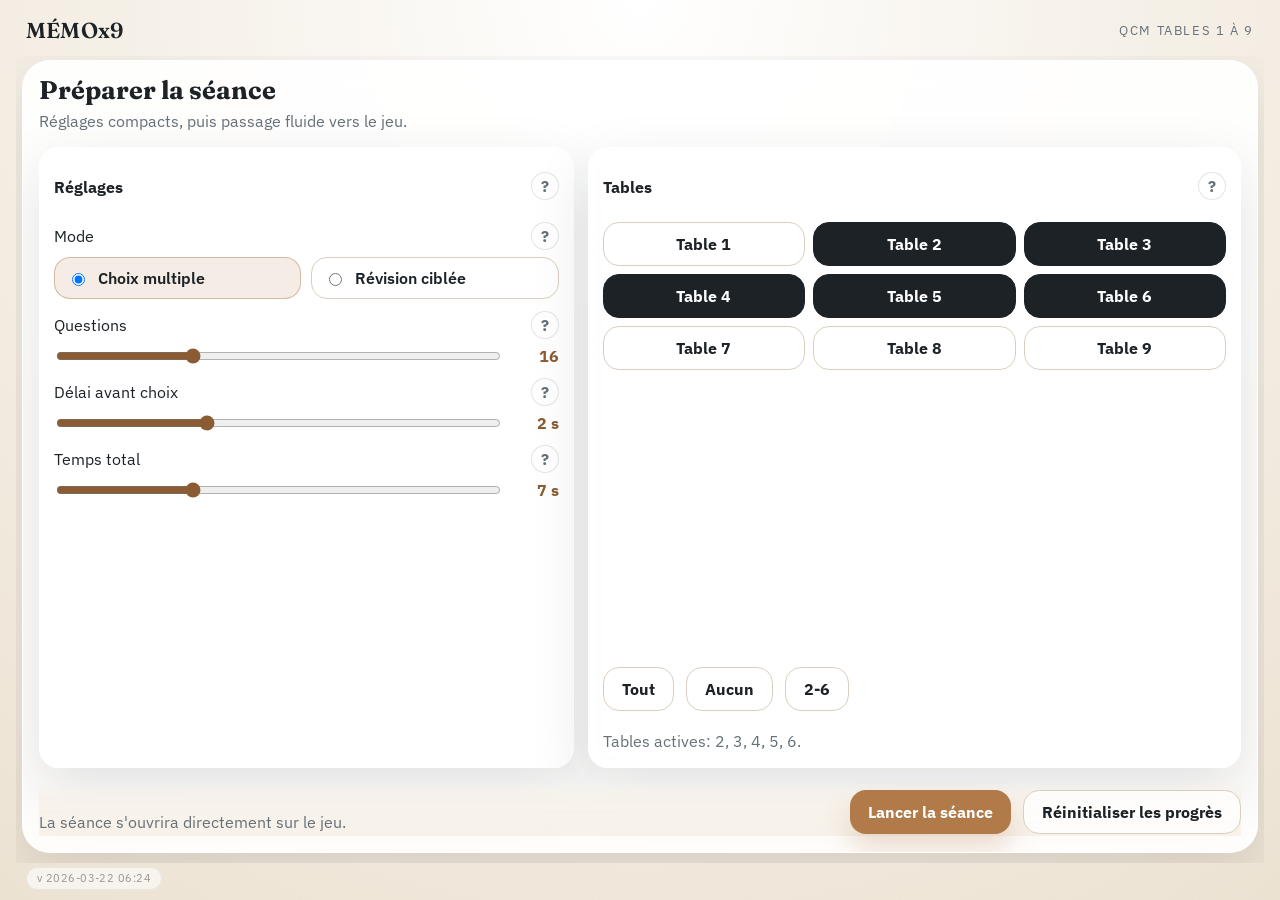
==== commit 5c52844c: "Refactor app boot and game logic with safer storage" ====
--- a/index.html
+++ b/index.html
@@ -22,7 +22,7 @@
             <div class="panel-head compact-head">
               <div>
                 <h1>Préparer la séance</h1>
-                <p>Réglages compacts, puis passage fluide vers le jeu plein écran.</p>
+                <p>Réglages compacts, puis passage fluide vers le jeu.</p>
               </div>
             </div>
 
@@ -134,7 +134,7 @@
             </div>
 
             <div class="launch-row">
-              <p class="launch-inline" id="launch-inline">Le jeu prendra tout l'écran au démarrage.</p>
+              <p class="launch-inline" id="launch-inline">La séance s'ouvrira directement sur le jeu.</p>
               <div class="primary-actions">
                 <button class="primary" id="start-btn" type="button">Lancer la séance</button>
                 <button class="ghost" id="reset-btn" type="button">Réinitialiser les progrès</button>
@@ -226,8 +226,8 @@
             <section class="panel stats-panel">
               <div class="panel-head compact-head">
                 <div>
-                  <h2>Statistiques globales</h2>
-                  <p>Les infos d'ensemble sont volontairement rangées ici, après la partie.</p>
+                  <h2>Repères de progression</h2>
+                  <p>Vue d'ensemble des acquis et du dernier résultat, rangée ici après la partie.</p>
                 </div>
               </div>
 
@@ -261,7 +261,7 @@
               <div class="panel-head compact-head">
                 <div>
                   <h2>Progression jour par jour</h2>
-                  <p>Historique local des séances terminées ou interrompues.</p>
+                  <p>Historique local des séances avec au moins une réponse.</p>
                 </div>
               </div>
               <div class="history-list" id="history-list"></div>
